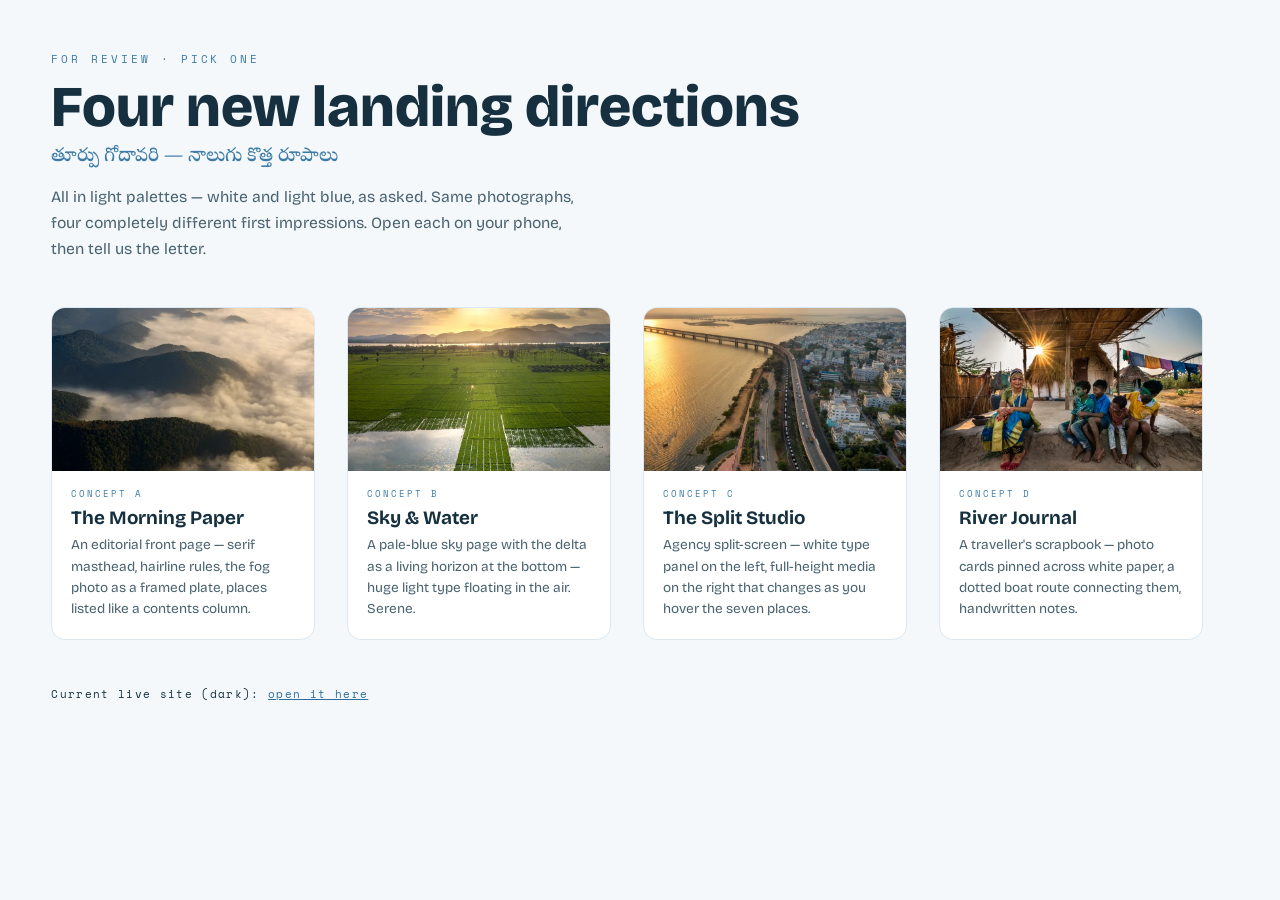
==== landings/index.html @ aff68417 "four light landing concepts for review + chooser" ====
<!doctype html>
<html lang="en">
<head>
<meta charset="UTF-8" />
<meta name="viewport" content="width=device-width, initial-scale=1.0" />
<title>East Godavari — landing concepts</title>
<link rel="icon" href="data:image/svg+xml,<svg xmlns='http://www.w3.org/2000/svg' viewBox='0 0 100 100'><rect width='100' height='100' fill='%23f4f8fb'/><text x='50' y='68' font-size='52' font-family='sans-serif' font-weight='800' fill='%232e6e9e' text-anchor='middle'>EG</text></svg>" />
<link rel="preconnect" href="https://fonts.googleapis.com" />
<link rel="preconnect" href="https://fonts.gstatic.com" crossorigin />
<link href="https://fonts.googleapis.com/css2?family=Bricolage+Grotesque:opsz,wght@12..96,400..800&family=Space+Mono&family=Noto+Serif+Telugu:wght@500&display=swap" rel="stylesheet" />
<style>
  * { margin: 0; padding: 0; box-sizing: border-box; }
  body {
    font-family: "Bricolage Grotesque", system-ui, sans-serif;
    background: #f4f8fb;
    color: #16303f;
    min-height: 100vh;
    padding: clamp(1.4rem, 4vw, 4rem);
  }
  .eyebrow {
    font-family: "Space Mono", monospace;
    font-size: 0.66rem;
    letter-spacing: 0.28em;
    text-transform: uppercase;
    color: #3e7ca6;
  }
  h1 {
    font-weight: 800;
    font-size: clamp(1.9rem, 5.5vw, 3.6rem);
    line-height: 1.02;
    margin: 0.7rem 0 0.4rem;
  }
  .te { font-family: "Noto Serif Telugu", serif; color: #3e7ca6; font-weight: 500; font-size: clamp(0.95rem, 2vw, 1.2rem); }
  p.lead { max-width: 34rem; margin-top: 0.9rem; color: #48626f; font-size: 0.98rem; line-height: 1.65; }
  .grid {
    display: grid;
    grid-template-columns: repeat(auto-fit, minmax(16rem, 1fr));
    gap: clamp(1rem, 2.5vw, 2rem);
    margin-top: clamp(2rem, 5vh, 3.5rem);
    max-width: 72rem;
  }
  a.card {
    display: block;
    background: #fff;
    border: 1px solid #dce8f1;
    border-radius: 14px;
    overflow: hidden;
    text-decoration: none;
    color: inherit;
    transition: transform 0.35s cubic-bezier(0.22, 1, 0.36, 1), box-shadow 0.35s;
  }
  a.card:hover { transform: translateY(-4px); box-shadow: 0 18px 40px rgba(46, 110, 158, 0.14); }
  .card__img { aspect-ratio: 16/10; overflow: hidden; background: #eaf2f8; }
  .card__img img { width: 100%; height: 100%; object-fit: cover; display: block; }
  .card__body { padding: 1rem 1.15rem 1.25rem; }
  .card__tag {
    font-family: "Space Mono", monospace;
    font-size: 0.58rem; letter-spacing: 0.22em; text-transform: uppercase;
    color: #3e7ca6;
  }
  .card__name { font-weight: 700; font-size: 1.18rem; margin-top: 0.35rem; }
  .card__desc { font-size: 0.85rem; color: #48626f; line-height: 1.55; margin-top: 0.35rem; }
  .current {
    margin-top: clamp(2rem, 5vh, 3rem);
    font-family: "Space Mono", monospace;
    font-size: 0.7rem; letter-spacing: 0.12em;
  }
  .current a { color: #2e6e9e; }
</style>
</head>
<body>
  <p class="eyebrow">For review · pick one</p>
  <h1>Four new landing directions</h1>
  <p class="te" lang="te">తూర్పు గోదావరి — నాలుగు కొత్త రూపాలు</p>
  <p class="lead">All in light palettes — white and light blue, as asked. Same photographs, four completely
    different first impressions. Open each on your phone, then tell us the letter.</p>

  <div class="grid">
    <a class="card" href="./a.html">
      <div class="card__img"><img src="../img/papikondalu-fog-800.webp" alt="" /></div>
      <div class="card__body">
        <p class="card__tag">Concept A</p>
        <p class="card__name">The Morning Paper</p>
        <p class="card__desc">An editorial front page — serif masthead, hairline rules, the fog photo as a framed plate, places listed like a contents column.</p>
      </div>
    </a>
    <a class="card" href="./b.html">
      <div class="card__img"><img src="../img/fields-paddy-sunset-800.webp" alt="" /></div>
      <div class="card__body">
        <p class="card__tag">Concept B</p>
        <p class="card__name">Sky &amp; Water</p>
        <p class="card__desc">A pale-blue sky page with the delta as a living horizon at the bottom — huge light type floating in the air. Serene.</p>
      </div>
    </a>
    <a class="card" href="./c.html">
      <div class="card__img"><img src="../img/rajahmundry-riverfront-800.webp" alt="" /></div>
      <div class="card__body">
        <p class="card__tag">Concept C</p>
        <p class="card__name">The Split Studio</p>
        <p class="card__desc">Agency split-screen — white type panel on the left, full-height media on the right that changes as you hover the seven places.</p>
      </div>
    </a>
    <a class="card" href="./d.html">
      <div class="card__img"><img src="../img/dancer-kids-800.webp" alt="" /></div>
      <div class="card__body">
        <p class="card__tag">Concept D</p>
        <p class="card__name">River Journal</p>
        <p class="card__desc">A traveller's scrapbook — photo cards pinned across white paper, a dotted boat route connecting them, handwritten notes.</p>
      </div>
    </a>
  </div>

  <p class="current">Current live site (dark): <a href="../index.html">open it here</a></p>
</body>
</html>
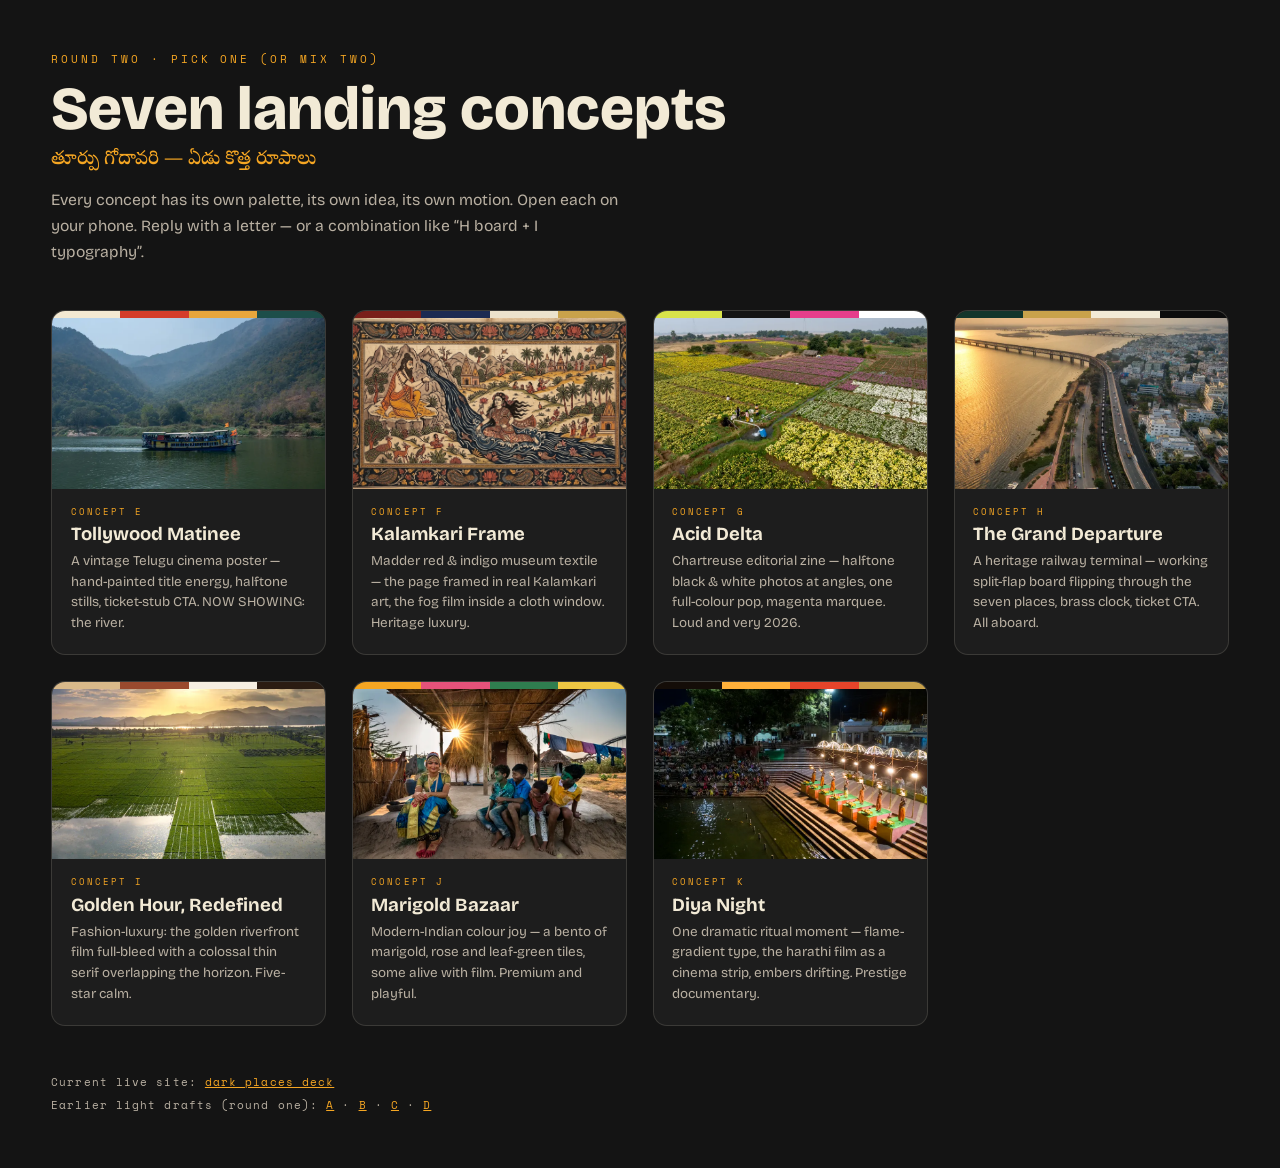
==== commit 67bf7376: "round two: seven distinct landing concepts (E-K) + new chooser" ====
--- a/landings/index.html
+++ b/landings/index.html
@@ -3,8 +3,8 @@
 <head>
 <meta charset="UTF-8" />
 <meta name="viewport" content="width=device-width, initial-scale=1.0" />
-<title>East Godavari — landing concepts</title>
-<link rel="icon" href="data:image/svg+xml,<svg xmlns='http://www.w3.org/2000/svg' viewBox='0 0 100 100'><rect width='100' height='100' fill='%23f4f8fb'/><text x='50' y='68' font-size='52' font-family='sans-serif' font-weight='800' fill='%232e6e9e' text-anchor='middle'>EG</text></svg>" />
+<title>East Godavari — seven landing concepts</title>
+<link rel="icon" href="data:image/svg+xml,<svg xmlns='http://www.w3.org/2000/svg' viewBox='0 0 100 100'><rect width='100' height='100' fill='%23141414'/><text x='50' y='68' font-size='52' font-family='sans-serif' font-weight='800' fill='%23f5a623' text-anchor='middle'>EG</text></svg>" />
 <link rel="preconnect" href="https://fonts.googleapis.com" />
 <link rel="preconnect" href="https://fonts.gstatic.com" crossorigin />
 <link href="https://fonts.googleapis.com/css2?family=Bricolage+Grotesque:opsz,wght@12..96,400..800&family=Space+Mono&family=Noto+Serif+Telugu:wght@500&display=swap" rel="stylesheet" />
@@ -12,8 +12,8 @@
   * { margin: 0; padding: 0; box-sizing: border-box; }
   body {
     font-family: "Bricolage Grotesque", system-ui, sans-serif;
-    background: #f4f8fb;
-    color: #16303f;
+    background: #141414;
+    color: #f2ead6;
     min-height: 100vh;
     padding: clamp(1.4rem, 4vw, 4rem);
   }
@@ -22,94 +22,120 @@
     font-size: 0.66rem;
     letter-spacing: 0.28em;
     text-transform: uppercase;
-    color: #3e7ca6;
+    color: #f5a623;
   }
   h1 {
     font-weight: 800;
-    font-size: clamp(1.9rem, 5.5vw, 3.6rem);
+    font-size: clamp(2rem, 5.5vw, 3.8rem);
     line-height: 1.02;
     margin: 0.7rem 0 0.4rem;
   }
-  .te { font-family: "Noto Serif Telugu", serif; color: #3e7ca6; font-weight: 500; font-size: clamp(0.95rem, 2vw, 1.2rem); }
-  p.lead { max-width: 34rem; margin-top: 0.9rem; color: #48626f; font-size: 0.98rem; line-height: 1.65; }
+  .te { font-family: "Noto Serif Telugu", serif; color: #f5a623; font-weight: 500; font-size: clamp(0.95rem, 2vw, 1.2rem); }
+  p.lead { max-width: 36rem; margin-top: 0.9rem; color: #b9b0a2; font-size: 0.98rem; line-height: 1.65; }
   .grid {
     display: grid;
-    grid-template-columns: repeat(auto-fit, minmax(16rem, 1fr));
-    gap: clamp(1rem, 2.5vw, 2rem);
+    grid-template-columns: repeat(auto-fit, minmax(15.5rem, 1fr));
+    gap: clamp(1rem, 2vw, 1.6rem);
     margin-top: clamp(2rem, 5vh, 3.5rem);
-    max-width: 72rem;
+    max-width: 84rem;
   }
   a.card {
     display: block;
-    background: #fff;
-    border: 1px solid #dce8f1;
     border-radius: 14px;
     overflow: hidden;
     text-decoration: none;
     color: inherit;
+    border: 1px solid rgba(242, 234, 214, 0.14);
+    background: #1d1d1d;
     transition: transform 0.35s cubic-bezier(0.22, 1, 0.36, 1), box-shadow 0.35s;
   }
-  a.card:hover { transform: translateY(-4px); box-shadow: 0 18px 40px rgba(46, 110, 158, 0.14); }
-  .card__img { aspect-ratio: 16/10; overflow: hidden; background: #eaf2f8; }
+  a.card:hover { transform: translateY(-5px); box-shadow: 0 20px 44px rgba(0, 0, 0, 0.5); }
+  .swatch { height: 7px; display: flex; }
+  .swatch i { flex: 1; }
+  .card__img { aspect-ratio: 16/10; overflow: hidden; }
   .card__img img { width: 100%; height: 100%; object-fit: cover; display: block; }
   .card__body { padding: 1rem 1.15rem 1.25rem; }
-  .card__tag {
-    font-family: "Space Mono", monospace;
-    font-size: 0.58rem; letter-spacing: 0.22em; text-transform: uppercase;
-    color: #3e7ca6;
-  }
-  .card__name { font-weight: 700; font-size: 1.18rem; margin-top: 0.35rem; }
-  .card__desc { font-size: 0.85rem; color: #48626f; line-height: 1.55; margin-top: 0.35rem; }
-  .current {
-    margin-top: clamp(2rem, 5vh, 3rem);
-    font-family: "Space Mono", monospace;
-    font-size: 0.7rem; letter-spacing: 0.12em;
-  }
-  .current a { color: #2e6e9e; }
+  .card__tag { font-family: "Space Mono", monospace; font-size: 0.58rem; letter-spacing: 0.22em; text-transform: uppercase; color: #f5a623; }
+  .card__name { font-weight: 700; font-size: 1.16rem; margin-top: 0.35rem; }
+  .card__desc { font-size: 0.84rem; color: #b9b0a2; line-height: 1.55; margin-top: 0.35rem; }
+  .foot { margin-top: clamp(2.2rem, 5vh, 3.4rem); font-family: "Space Mono", monospace; font-size: 0.68rem; letter-spacing: 0.1em; color: #b9b0a2; line-height: 2.1; }
+  .foot a { color: #f5a623; }
 </style>
 </head>
 <body>
-  <p class="eyebrow">For review · pick one</p>
-  <h1>Four new landing directions</h1>
-  <p class="te" lang="te">తూర్పు గోదావరి — నాలుగు కొత్త రూపాలు</p>
-  <p class="lead">All in light palettes — white and light blue, as asked. Same photographs, four completely
-    different first impressions. Open each on your phone, then tell us the letter.</p>
+  <p class="eyebrow">Round two · pick one (or mix two)</p>
+  <h1>Seven landing concepts</h1>
+  <p class="te" lang="te">తూర్పు గోదావరి — ఏడు కొత్త రూపాలు</p>
+  <p class="lead">Every concept has its own palette, its own idea, its own motion. Open each on your phone.
+    Reply with a letter — or a combination like &ldquo;H board + I typography&rdquo;.</p>
 
   <div class="grid">
-    <a class="card" href="./a.html">
-      <div class="card__img"><img src="../img/papikondalu-fog-800.webp" alt="" /></div>
+    <a class="card" href="./e.html">
+      <div class="swatch"><i style="background:#f3e9d2"></i><i style="background:#d43d2a"></i><i style="background:#e8a63c"></i><i style="background:#1d4e4a"></i></div>
+      <div class="card__img"><img src="../img/papikondalu-launch-800.webp" alt="" /></div>
       <div class="card__body">
-        <p class="card__tag">Concept A</p>
-        <p class="card__name">The Morning Paper</p>
-        <p class="card__desc">An editorial front page — serif masthead, hairline rules, the fog photo as a framed plate, places listed like a contents column.</p>
+        <p class="card__tag">Concept E</p>
+        <p class="card__name">Tollywood Matinee</p>
+        <p class="card__desc">A vintage Telugu cinema poster — hand-painted title energy, halftone stills, ticket-stub CTA. NOW SHOWING: the river.</p>
       </div>
     </a>
-    <a class="card" href="./b.html">
+    <a class="card" href="./f.html">
+      <div class="swatch"><i style="background:#7a1f1a"></i><i style="background:#1c2a52"></i><i style="background:#ece2cc"></i><i style="background:#c9a24b"></i></div>
+      <div class="card__img"><img src="../media/myth-kalamkari.webp" alt="" /></div>
+      <div class="card__body">
+        <p class="card__tag">Concept F</p>
+        <p class="card__name">Kalamkari Frame</p>
+        <p class="card__desc">Madder red &amp; indigo museum textile — the page framed in real Kalamkari art, the fog film inside a cloth window. Heritage luxury.</p>
+      </div>
+    </a>
+    <a class="card" href="./g.html">
+      <div class="swatch"><i style="background:#d8e34a"></i><i style="background:#141414"></i><i style="background:#e63e8b"></i><i style="background:#ffffff"></i></div>
+      <div class="card__img"><img src="../img/flower-farms-800.webp" alt="" /></div>
+      <div class="card__body">
+        <p class="card__tag">Concept G</p>
+        <p class="card__name">Acid Delta</p>
+        <p class="card__desc">Chartreuse editorial zine — halftone black &amp; white photos at angles, one full-colour pop, magenta marquee. Loud and very 2026.</p>
+      </div>
+    </a>
+    <a class="card" href="./h.html">
+      <div class="swatch"><i style="background:#12352b"></i><i style="background:#c9a24b"></i><i style="background:#f2ead6"></i><i style="background:#0c0c0c"></i></div>
+      <div class="card__img"><img src="../img/rajahmundry-riverfront-800.webp" alt="" /></div>
+      <div class="card__body">
+        <p class="card__tag">Concept H</p>
+        <p class="card__name">The Grand Departure</p>
+        <p class="card__desc">A heritage railway terminal — working split-flap board flipping through the seven places, brass clock, ticket CTA. All aboard.</p>
+      </div>
+    </a>
+    <a class="card" href="./i.html">
+      <div class="swatch"><i style="background:#d9b98a"></i><i style="background:#9a4a2e"></i><i style="background:#f6efe2"></i><i style="background:#2b1c12"></i></div>
       <div class="card__img"><img src="../img/fields-paddy-sunset-800.webp" alt="" /></div>
       <div class="card__body">
-        <p class="card__tag">Concept B</p>
-        <p class="card__name">Sky &amp; Water</p>
-        <p class="card__desc">A pale-blue sky page with the delta as a living horizon at the bottom — huge light type floating in the air. Serene.</p>
+        <p class="card__tag">Concept I</p>
+        <p class="card__name">Golden Hour, Redefined</p>
+        <p class="card__desc">Fashion-luxury: the golden riverfront film full-bleed with a colossal thin serif overlapping the horizon. Five-star calm.</p>
       </div>
     </a>
-    <a class="card" href="./c.html">
-      <div class="card__img"><img src="../img/rajahmundry-riverfront-800.webp" alt="" /></div>
+    <a class="card" href="./j.html">
+      <div class="swatch"><i style="background:#f5a623"></i><i style="background:#e5527a"></i><i style="background:#2f7d4f"></i><i style="background:#eec643"></i></div>
+      <div class="card__img"><img src="../img/dancer-kids-800.webp" alt="" /></div>
       <div class="card__body">
-        <p class="card__tag">Concept C</p>
-        <p class="card__name">The Split Studio</p>
-        <p class="card__desc">Agency split-screen — white type panel on the left, full-height media on the right that changes as you hover the seven places.</p>
+        <p class="card__tag">Concept J</p>
+        <p class="card__name">Marigold Bazaar</p>
+        <p class="card__desc">Modern-Indian colour joy — a bento of marigold, rose and leaf-green tiles, some alive with film. Premium and playful.</p>
       </div>
     </a>
-    <a class="card" href="./d.html">
-      <div class="card__img"><img src="../img/dancer-kids-800.webp" alt="" /></div>
+    <a class="card" href="./k.html">
+      <div class="swatch"><i style="background:#140d08"></i><i style="background:#ffb03a"></i><i style="background:#e5442a"></i><i style="background:#c9a24b"></i></div>
+      <div class="card__img"><img src="../img/harathi-night-800.webp" alt="" /></div>
       <div class="card__body">
-        <p class="card__tag">Concept D</p>
-        <p class="card__name">River Journal</p>
-        <p class="card__desc">A traveller's scrapbook — photo cards pinned across white paper, a dotted boat route connecting them, handwritten notes.</p>
+        <p class="card__tag">Concept K</p>
+        <p class="card__name">Diya Night</p>
+        <p class="card__desc">One dramatic ritual moment — flame-gradient type, the harathi film as a cinema strip, embers drifting. Prestige documentary.</p>
       </div>
     </a>
   </div>
 
-  <p class="current">Current live site (dark): <a href="../index.html">open it here</a></p>
+  <p class="foot">Current live site: <a href="../index.html">dark places deck</a><br />
+    Earlier light drafts (round one): <a href="./a.html">A</a> · <a href="./b.html">B</a> · <a href="./c.html">C</a> · <a href="./d.html">D</a></p>
 </body>
 </html>
